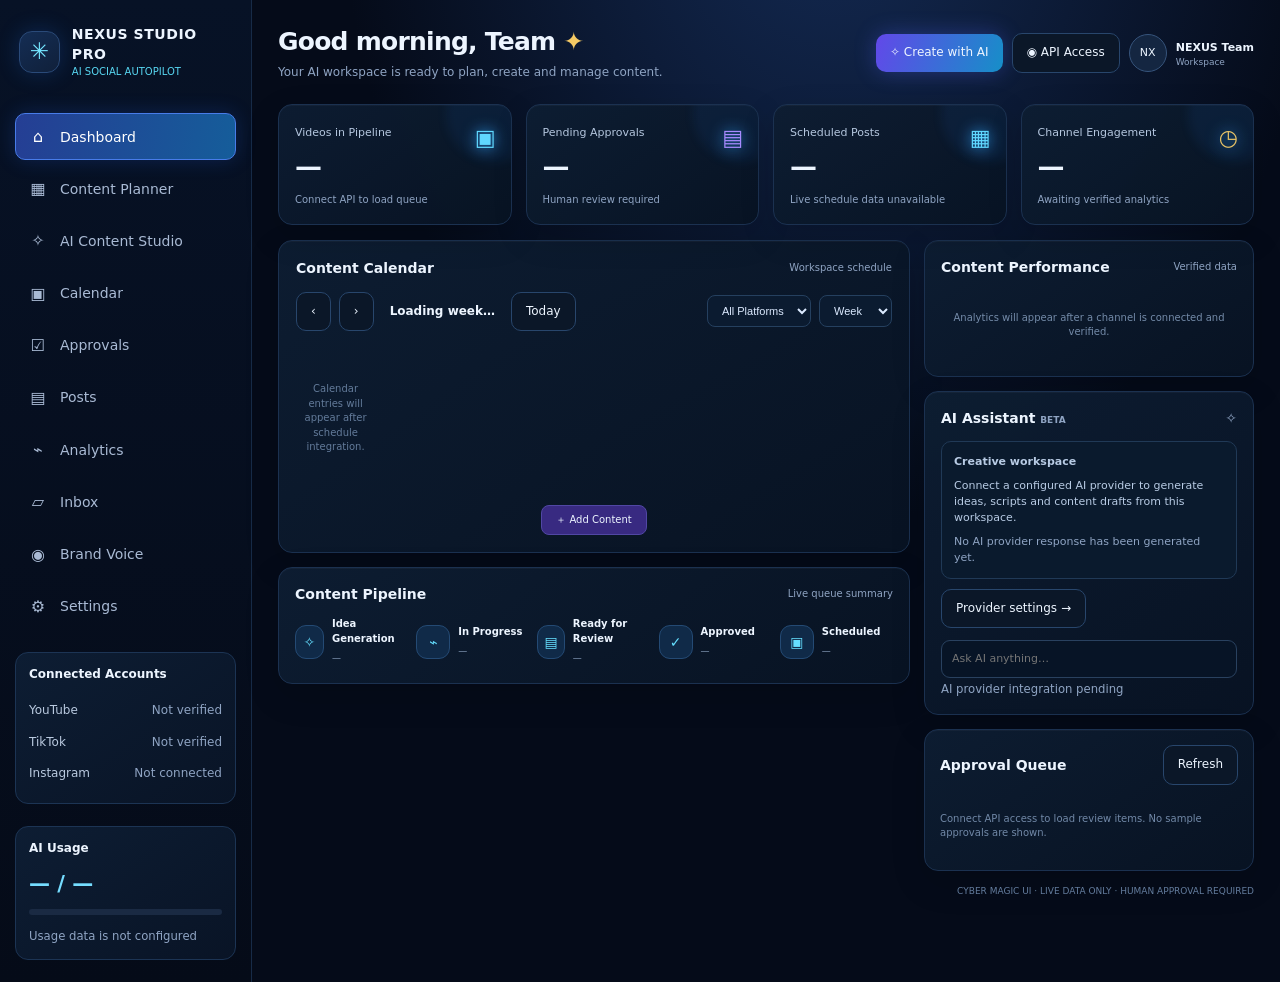
==== frontend/cyber-magic-dashboard.html @ 21babd72 "BUILD-00309: add Cyber Magic dashboard preview" ====
<!doctype html>
<html lang="ko">
<head>
<meta charset="utf-8"><meta name="viewport" content="width=device-width,initial-scale=1">
<meta name="theme-color" content="#050b19"><title>NEXUS STUDIO PRO · Cyber Magic</title>
<style>
:root{color-scheme:dark;--bg:#050b19;--side:#060d1d;--panel:#0b1729;--panel2:#0d1c31;--line:#1b3150;--muted:#8fa4c3;--text:#edf5ff;--blue:#348bff;--cyan:#35d7ee;--violet:#8a5cff;--green:#4ade9a;--amber:#f4c45d}
*{box-sizing:border-box}body{margin:0;background:radial-gradient(ellipse at 65% -15%,#142b55 0,transparent 42%),var(--bg);color:var(--text);font:14px/1.45 Inter,"Pretendard",system-ui,sans-serif}button,input{font:inherit}button{cursor:pointer;color:inherit}.app{min-height:100vh;display:grid;grid-template-columns:252px minmax(0,1fr)}aside{background:linear-gradient(180deg,#071226,#050b18);border-right:1px solid #172b47;padding:22px 15px;display:flex;flex-direction:column;gap:22px}.brand{display:flex;gap:12px;align-items:center;padding:2px 4px 12px}.logo{width:42px;height:42px;border-radius:13px;display:grid;place-items:center;font-size:23px;background:linear-gradient(145deg,#142d54,#10203a);color:#75e6ff;box-shadow:0 0 22px #287cff35;border:1px solid #2a4a79}.brand strong{display:block;letter-spacing:.04em}.brand small{display:block;color:#58d7f2;font-size:10px}.nav{display:grid;gap:5px}.nav button{border:1px solid transparent;background:transparent;text-align:left;padding:11px 12px;border-radius:10px;color:#a9bad4;display:flex;gap:12px;align-items:center}.nav button:hover,.nav button.active{background:linear-gradient(100deg,#253e94,#155d9a);border-color:#487ce9;color:white;box-shadow:0 0 20px #276bff35}.nav .ico{width:20px;text-align:center;font-size:16px}.side-card{border:1px solid #1c3454;background:linear-gradient(145deg,#0d1d33,#091426);border-radius:13px;padding:13px}.side-card h4{margin:0 0 12px;font-size:12px}.account{display:flex;justify-content:space-between;align-items:center;padding:7px 0;color:#b9c9df;font-size:12px}.dot{display:inline-block;width:7px;height:7px;border-radius:50%;background:var(--green);box-shadow:0 0 10px var(--green)}.credit{margin-top:auto}.credit strong{font-size:21px;color:#75ddff}.bar{height:6px;border-radius:8px;background:#1a2a43;overflow:hidden;margin:10px 0}.bar i{display:block;width:0;height:100%;background:linear-gradient(90deg,var(--blue),var(--cyan))}
main{min-width:0;padding:24px 26px 40px}.top{display:flex;justify-content:space-between;align-items:center;gap:14px;margin-bottom:22px}.greeting h1{font-size:25px;margin:0 0 4px;letter-spacing:-.03em}.greeting p{margin:0;color:var(--muted);font-size:12px}.actions{display:flex;align-items:center;gap:9px}.btn{border:1px solid #28466c;background:#10233c;border-radius:10px;padding:10px 14px;font-size:12px}.btn.primary{background:linear-gradient(110deg,#6248e9,#168fc8);border:0;box-shadow:0 0 22px #5066ff55}.btn.ghost{background:#0b1728}.avatar{width:38px;height:38px;border-radius:50%;background:#142641;border:1px solid #36547c;display:grid;place-items:center;font-size:11px}.grid{display:grid;gap:14px}.kpis{grid-template-columns:repeat(4,minmax(0,1fr));margin-bottom:15px}.card{background:linear-gradient(145deg,rgba(13,29,50,.96),rgba(8,19,35,.96));border:1px solid var(--line);border-radius:14px;box-shadow:inset 0 1px #ffffff08,0 12px 35px #0002}.kpi{padding:16px;min-height:112px;position:relative;overflow:hidden}.kpi:after{content:"";position:absolute;width:95px;height:95px;border-radius:50%;right:-30px;top:-38px;background:#277bff12;filter:blur(5px)}.kpi label{font-size:11px;color:#b5c7df}.kpi strong{display:block;font-size:27px;margin:6px 0 2px;letter-spacing:-.04em}.kpi small{font-size:10px;color:var(--muted)}.kpi .symbol{position:absolute;right:15px;top:17px;color:#65dfff;font-size:22px;text-shadow:0 0 15px #38aaff}
.middle{grid-template-columns:minmax(0,1fr) 330px;align-items:start}.leftcol,.rightcol{display:grid;gap:14px}.calendar{padding:17px}.section-head{display:flex;justify-content:space-between;align-items:center;gap:10px;margin-bottom:13px}.section-head h2{font-size:14px;margin:0}.muted{color:var(--muted)}.calendar-tools{display:flex;align-items:center;gap:8px;flex-wrap:wrap;margin-bottom:13px}.week-label{font-weight:600;font-size:12px;margin:0 8px}.select{background:#0b1b30;border:1px solid #25405f;color:#dceaff;border-radius:8px;padding:8px 10px;font-size:11px}.days{display:grid;grid-template-columns:repeat(7,minmax(0,1fr));gap:7px}.day{border:1px solid #203650;background:#09172a;border-radius:9px;min-height:220px;padding:8px;min-width:0}.day.today{border-color:#398bff;box-shadow:inset 0 0 18px #287cff16}.day-head{font-size:10px;color:#a9bdd7;padding-bottom:8px;border-bottom:1px solid #1c304b;margin-bottom:8px}.day.today .day-head{color:#72caff}.empty-day{font-size:10px;color:#637b9a;text-align:center;padding:38px 3px}.post{border:1px solid #203956;border-radius:8px;padding:7px;margin:7px 0;background:#0c2038}.post .meta{display:flex;justify-content:space-between;font-size:9px;color:#8eb2dc}.post b{font-size:10px;display:block;margin:5px 0}.status{font-size:9px;color:#67c9ff}.add{display:block;margin:12px auto 0;border:1px solid #5147a4;background:#382a81;border-radius:8px;padding:7px 14px;font-size:10px}.chart{padding:16px}.chart svg{width:100%;height:auto;display:block}.chart-note{font-size:10px;color:#748ba9;text-align:center;padding:20px 0}.assistant{padding:16px}.assistant-box{border:1px solid #203956;background:#0a1a2d;border-radius:10px;padding:12px;font-size:11px;color:#b8cbe4}.assistant-box p{margin:0 0 8px}.assistant button{margin-top:10px}.assistant input{width:100%;margin-top:12px;background:#071426;border:1px solid #29415f;border-radius:9px;padding:10px;color:white;font-size:11px}.pipeline{padding:16px}.steps{display:grid;grid-template-columns:repeat(5,minmax(0,1fr));gap:8px}.step{display:flex;align-items:center;gap:8px;min-width:0}.step-icon{width:34px;height:34px;border-radius:11px;display:grid;place-items:center;background:#102a48;color:#65dfff;border:1px solid #244a74}.step b{display:block;font-size:10px}.step small{font-size:9px;color:var(--muted)}.approval{padding:15px}.approval-item{display:flex;align-items:center;gap:9px;padding:10px 0;border-bottom:1px solid #1b304a;font-size:10px}.thumb{width:42px;height:34px;border-radius:7px;background:linear-gradient(130deg,#1c4b78,#442f82);display:grid;place-items:center;color:#8be8ff}.approval-item span{display:block;color:var(--muted);font-size:9px}.approval-empty{font-size:10px;color:#7188a7;padding:14px 0}.foot{margin-top:14px;color:#647d9e;font-size:9px;text-align:right}
@media(max-width:1100px){.app{grid-template-columns:210px minmax(0,1fr)}main{padding:20px}.middle{grid-template-columns:minmax(0,1fr) 280px}.days{gap:4px}.day{padding:5px;min-height:180px}.steps{grid-template-columns:repeat(3,1fr)}}
@media(max-width:780px){.app{grid-template-columns:64px minmax(0,1fr)}aside{padding:14px 7px}.brand{justify-content:center}.brand>div:last-child,.nav button span:last-child,.side-card{display:none}.nav button{justify-content:center;padding:12px 4px}.nav .ico{font-size:18px}main{padding:15px}.top{align-items:flex-start}.greeting h1{font-size:20px}.actions .team{display:none}.kpis{grid-template-columns:repeat(2,minmax(0,1fr))}.middle{grid-template-columns:1fr}.days{grid-template-columns:repeat(2,minmax(0,1fr))}.day{min-height:120px}.rightcol{grid-template-columns:1fr 1fr}.pipeline{overflow:auto}.steps{min-width:600px}}
@media(max-width:480px){.actions .btn.ghost{display:none}.rightcol{grid-template-columns:1fr}.greeting p{max-width:220px}.days{grid-template-columns:1fr 1fr}}
</style></head>
<body><div class="app">
<aside>
 <div class="brand"><div class="logo">✳</div><div><strong>NEXUS STUDIO PRO</strong><small>AI SOCIAL AUTOPILOT</small></div></div>
 <nav class="nav" aria-label="Main navigation">
  <button class="active" data-section="overview"><span class="ico">⌂</span><span>Dashboard</span></button>
  <button data-section="planner"><span class="ico">▦</span><span>Content Planner</span></button>
  <button data-section="studio"><span class="ico">✧</span><span>AI Content Studio</span></button>
  <button data-section="calendar"><span class="ico">▣</span><span>Calendar</span></button>
  <button data-section="approvals"><span class="ico">☑</span><span>Approvals</span></button>
  <button data-section="posts"><span class="ico">▤</span><span>Posts</span></button>
  <button data-section="analytics"><span class="ico">⌁</span><span>Analytics</span></button>
  <button data-section="inbox"><span class="ico">▱</span><span>Inbox</span></button>
  <button data-section="brand"><span class="ico">◉</span><span>Brand Voice</span></button>
  <button data-section="settings"><span class="ico">⚙</span><span>Settings</span></button>
 </nav>
 <section class="side-card"><h4>Connected Accounts</h4><div class="account">YouTube <span class="muted">Not verified</span></div><div class="account">TikTok <span class="muted">Not verified</span></div><div class="account">Instagram <span class="muted">Not connected</span></div></section>
 <section class="side-card credit"><h4>AI Usage</h4><strong>— / —</strong><div class="bar"><i></i></div><small class="muted">Usage data is not configured</small></section>
</aside>
<main id="overview">
 <header class="top"><div class="greeting"><h1>Good morning, Team <span style="color:#f5ca65">✦</span></h1><p>Your AI workspace is ready to plan, create and manage content.</p></div><div class="actions"><button class="btn primary" id="createAI">✧ Create with AI</button><button class="btn ghost" id="openAuth">◉ API Access</button><div class="avatar">NX</div><div class="team"><b style="font-size:11px">NEXUS Team</b><div class="muted" style="font-size:9px">Workspace</div></div></div></header>
 <section class="grid kpis">
  <article class="card kpi"><label>Videos in Pipeline</label><strong id="kpiPipeline">—</strong><small id="kpiPipelineNote">Connect API to load queue</small><span class="symbol">▣</span></article>
  <article class="card kpi"><label>Pending Approvals</label><strong id="kpiApprovals">—</strong><small>Human review required</small><span class="symbol" style="color:#b38cff">▤</span></article>
  <article class="card kpi"><label>Scheduled Posts</label><strong id="kpiScheduled">—</strong><small>Live schedule data unavailable</small><span class="symbol" style="color:#65dfff">▦</span></article>
  <article class="card kpi"><label>Channel Engagement</label><strong id="kpiEngagement">—</strong><small>Awaiting verified analytics</small><span class="symbol" style="color:#f5c65b">◷</span></article>
 </section>
 <section class="grid middle">
  <div class="leftcol">
   <section class="card calendar" id="calendar">
    <div class="section-head"><h2>Content Calendar</h2><span class="muted" style="font-size:10px">Workspace schedule</span></div>
    <div class="calendar-tools"><button class="btn ghost" id="prevWeek">‹</button><button class="btn ghost" id="nextWeek">›</button><span class="week-label" id="weekLabel">Loading week…</span><button class="btn ghost" id="todayWeek">Today</button><span style="flex:1"></span><select class="select" id="platformFilter"><option value="all">All Platforms</option><option>YouTube</option><option>TikTok</option></select><select class="select" id="viewMode"><option>Week</option><option>Month</option></select></div>
    <div class="days" id="days"><div class="empty-day">Calendar entries will appear after schedule integration.</div></div>
    <button class="add" id="addContent">＋ Add Content</button>
   </section>
   <section class="card pipeline"><div class="section-head"><h2>Content Pipeline</h2><span class="muted" style="font-size:10px">Live queue summary</span></div><div class="steps"><div class="step"><div class="step-icon">✧</div><div><b>Idea Generation</b><small id="stageIdeas">—</small></div></div><div class="step"><div class="step-icon">⌁</div><div><b>In Progress</b><small id="stageProgress">—</small></div></div><div class="step"><div class="step-icon">▤</div><div><b>Ready for Review</b><small id="stageReview">—</small></div></div><div class="step"><div class="step-icon">✓</div><div><b>Approved</b><small id="stageApproved">—</small></div></div><div class="step"><div class="step-icon">▣</div><div><b>Scheduled</b><small id="stageScheduled">—</small></div></div></div></section>
  </div>
  <div class="rightcol">
   <section class="card chart"><div class="section-head"><h2>Content Performance</h2><span class="muted" style="font-size:10px">Verified data</span></div><div class="chart-note" id="chartNote">Analytics will appear after a channel is connected and verified.</div></section>
   <section class="card assistant"><div class="section-head"><h2>AI Assistant <span class="muted" style="font-size:9px">BETA</span></h2><span class="muted">✧</span></div><div class="assistant-box"><p><b>Creative workspace</b></p><p>Connect a configured AI provider to generate ideas, scripts and content drafts from this workspace.</p><span class="muted">No AI provider response has been generated yet.</span></div><button class="btn ghost" id="assistantSetup">Provider settings →</button><input id="assistantPrompt" placeholder="Ask AI anything…" disabled aria-label="AI assistant prompt"><small class="muted">AI provider integration pending</small></section>
   <section class="card approval"><div class="section-head"><h2>Approval Queue</h2><button class="btn ghost" id="refreshApprovals">Refresh</button></div><div id="approvalQueue" class="approval-empty">Connect API access to load review items. No sample approvals are shown.</div></section>
  </div>
 </section>
 <div class="foot">CYBER MAGIC UI · LIVE DATA ONLY · HUMAN APPROVAL REQUIRED</div>
</main></div>
<dialog id="authDialog" style="background:#0b1729;color:#edf5ff;border:1px solid #2b4a70;border-radius:14px;max-width:420px;width:calc(100% - 30px);padding:22px">
 <h3 style="margin-top:0">Secure API Access</h3><p class="muted" style="font-size:12px">Enter the NEXUS review token. It is held in memory only and is not stored in the browser.</p><label style="display:block;font-size:11px;margin:12px 0">Review token<input id="tokenInput" type="password" autocomplete="off" style="display:block;width:100%;margin-top:6px;background:#061225;border:1px solid #294766;border-radius:8px;padding:10px;color:white"></label><div style="display:flex;justify-content:flex-end;gap:8px"><button class="btn ghost" id="cancelAuth">Cancel</button><button class="btn primary" id="saveAuth">Connect</button></div><p id="authMessage" class="muted" style="font-size:11px"></p>
</dialog>
<script>
(()=>{const $=id=>document.getElementById(id);let token="";let weekOffset=0;const auth=$("authDialog");
function api(path){return fetch(path,{headers:token?{"X-Review-Token":token}:{}}).then(async r=>{const d=await r.json().catch(()=>({}));if(!r.ok)throw new Error(d.detail||r.statusText);return d;});}
function dateLabel(d){return d.toLocaleDateString("en-US",{month:"short",day:"numeric"});}
function renderWeek(){const now=new Date();const start=new Date(now);const day=(start.getDay()+6)%7;start.setDate(start.getDate()-day+weekOffset*7);const end=new Date(start);end.setDate(start.getDate()+6);$("weekLabel").textContent=dateLabel(start)+" – "+dateLabel(end)+", "+end.getFullYear();$("days").innerHTML="";for(let i=0;i<7;i++){const d=new Date(start);d.setDate(start.getDate()+i);const cell=document.createElement("div");cell.className="day"+(d.toDateString()===now.toDateString()?" today":"");cell.innerHTML='<div class="day-head">'+d.toLocaleDateString("en-US",{weekday:"short",day:"numeric"})+'</div><div class="empty-day">No scheduled items loaded</div>';$("days").append(cell);}}
async function refresh(){if(!token){$("authMessage").textContent="API token required to load protected live data.";return;}try{const [q,r]=await Promise.all([api("/api/queue/stats"),api("/api/review/pending?limit=100")]);const queued=Number(q.queued||0)+Number(q.failed_retriable||0);$("kpiPipeline").textContent=String(queued+Number(q.running||0));$("kpiPipelineNote").textContent=Number(q.running||0)+" running · "+queued+" queued";$("kpiApprovals").textContent=String((r.items||[]).length);$("stageProgress").textContent=String(Number(q.running||0))+" jobs";$("stageReview").textContent=String((r.items||[]).length)+" items";$("approvalQueue").innerHTML="";const items=r.items||[];if(!items.length){$("approvalQueue").textContent="No pending approvals.";return;}for(const item of items.slice(0,5)){const row=document.createElement("div");row.className="approval-item";const thumb=document.createElement("div");thumb.className="thumb";thumb.textContent="▶";const body=document.createElement("div");body.style.flex="1";const title=document.createElement("b");title.textContent=item.topic||item.brand||"Production item";const meta=document.createElement("span");meta.textContent=(item.brand||"")+" · "+(item.current_stage||item.status||"Review");body.append(title,meta);row.append(thumb,body);$("approvalQueue").append(row);}}catch(e){$("authMessage").textContent="API request failed: "+e.message;$("approvalQueue").textContent="Could not load live approvals. Check token and API.";}}
$("openAuth").onclick=()=>auth.showModal();$("cancelAuth").onclick=()=>auth.close();$("saveAuth").onclick=()=>{token=$("tokenInput").value.trim();auth.close();refresh();};$("refreshApprovals").onclick=refresh;$("prevWeek").onclick=()=>{weekOffset--;renderWeek();};$("nextWeek").onclick=()=>{weekOffset++;renderWeek();};$("todayWeek").onclick=()=>{weekOffset=0;renderWeek();};$("viewMode").onchange=()=>renderWeek();
$("createAI").onclick=()=>{$("assistantSetup").scrollIntoView({behavior:"smooth",block:"center"});$("assistantPrompt").focus();};$("assistantSetup").onclick=()=>$("openAuth").click();$("addContent").onclick=()=>$("openAuth").click();
$("nav").querySelectorAll?.("button");
document.querySelectorAll(".nav button").forEach(btn=>btn.onclick=()=>{document.querySelectorAll(".nav button").forEach(x=>x.classList.remove("active"));btn.classList.add("active");const section=btn.dataset.section;if(section==="studio"||section==="planner"||section==="posts"||section==="analytics"||section==="inbox"||section==="brand"||section==="settings"||section==="approvals"){if(section==="approvals")$("approvalQueue").scrollIntoView({behavior:"smooth"});else $("authDialog").showModal();}else if(section==="calendar")$("calendar").scrollIntoView({behavior:"smooth"});else window.scrollTo({top:0,behavior:"smooth"});});
renderWeek();})();
</script></body></html>
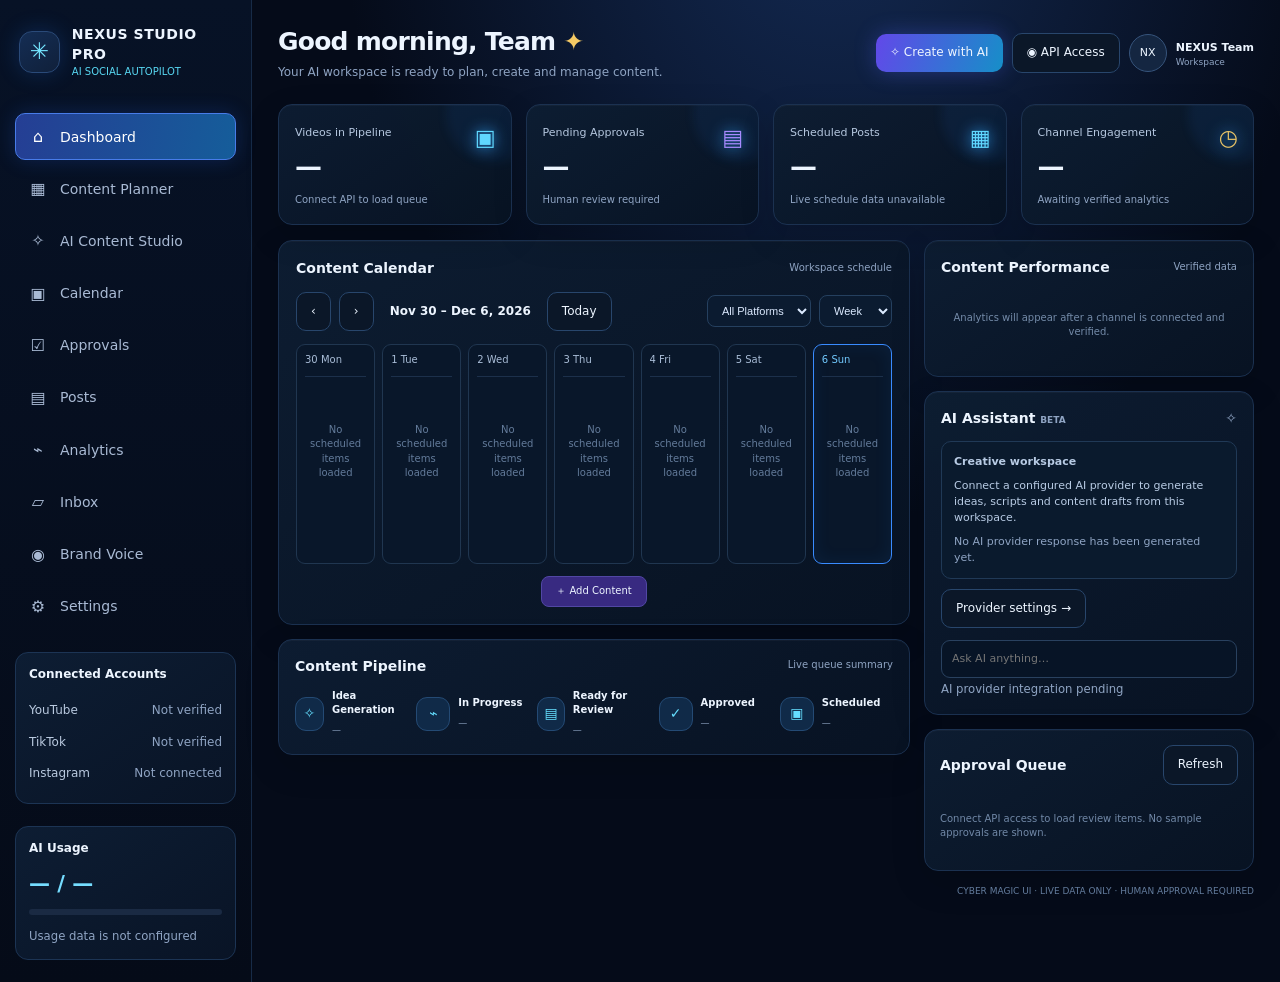
==== commit d807f8c6: "BUILD-00309: fix dashboard navigation initialization" ====
--- a/frontend/cyber-magic-dashboard.html
+++ b/frontend/cyber-magic-dashboard.html
@@ -67,7 +67,6 @@
 async function refresh(){if(!token){$("authMessage").textContent="API token required to load protected live data.";return;}try{const [q,r]=await Promise.all([api("/api/queue/stats"),api("/api/review/pending?limit=100")]);const queued=Number(q.queued||0)+Number(q.failed_retriable||0);$("kpiPipeline").textContent=String(queued+Number(q.running||0));$("kpiPipelineNote").textContent=Number(q.running||0)+" running · "+queued+" queued";$("kpiApprovals").textContent=String((r.items||[]).length);$("stageProgress").textContent=String(Number(q.running||0))+" jobs";$("stageReview").textContent=String((r.items||[]).length)+" items";$("approvalQueue").innerHTML="";const items=r.items||[];if(!items.length){$("approvalQueue").textContent="No pending approvals.";return;}for(const item of items.slice(0,5)){const row=document.createElement("div");row.className="approval-item";const thumb=document.createElement("div");thumb.className="thumb";thumb.textContent="▶";const body=document.createElement("div");body.style.flex="1";const title=document.createElement("b");title.textContent=item.topic||item.brand||"Production item";const meta=document.createElement("span");meta.textContent=(item.brand||"")+" · "+(item.current_stage||item.status||"Review");body.append(title,meta);row.append(thumb,body);$("approvalQueue").append(row);}}catch(e){$("authMessage").textContent="API request failed: "+e.message;$("approvalQueue").textContent="Could not load live approvals. Check token and API.";}}
 $("openAuth").onclick=()=>auth.showModal();$("cancelAuth").onclick=()=>auth.close();$("saveAuth").onclick=()=>{token=$("tokenInput").value.trim();auth.close();refresh();};$("refreshApprovals").onclick=refresh;$("prevWeek").onclick=()=>{weekOffset--;renderWeek();};$("nextWeek").onclick=()=>{weekOffset++;renderWeek();};$("todayWeek").onclick=()=>{weekOffset=0;renderWeek();};$("viewMode").onchange=()=>renderWeek();
 $("createAI").onclick=()=>{$("assistantSetup").scrollIntoView({behavior:"smooth",block:"center"});$("assistantPrompt").focus();};$("assistantSetup").onclick=()=>$("openAuth").click();$("addContent").onclick=()=>$("openAuth").click();
-$("nav").querySelectorAll?.("button");
 document.querySelectorAll(".nav button").forEach(btn=>btn.onclick=()=>{document.querySelectorAll(".nav button").forEach(x=>x.classList.remove("active"));btn.classList.add("active");const section=btn.dataset.section;if(section==="studio"||section==="planner"||section==="posts"||section==="analytics"||section==="inbox"||section==="brand"||section==="settings"||section==="approvals"){if(section==="approvals")$("approvalQueue").scrollIntoView({behavior:"smooth"});else $("authDialog").showModal();}else if(section==="calendar")$("calendar").scrollIntoView({behavior:"smooth"});else window.scrollTo({top:0,behavior:"smooth"});});
 renderWeek();})();
 </script></body></html>
